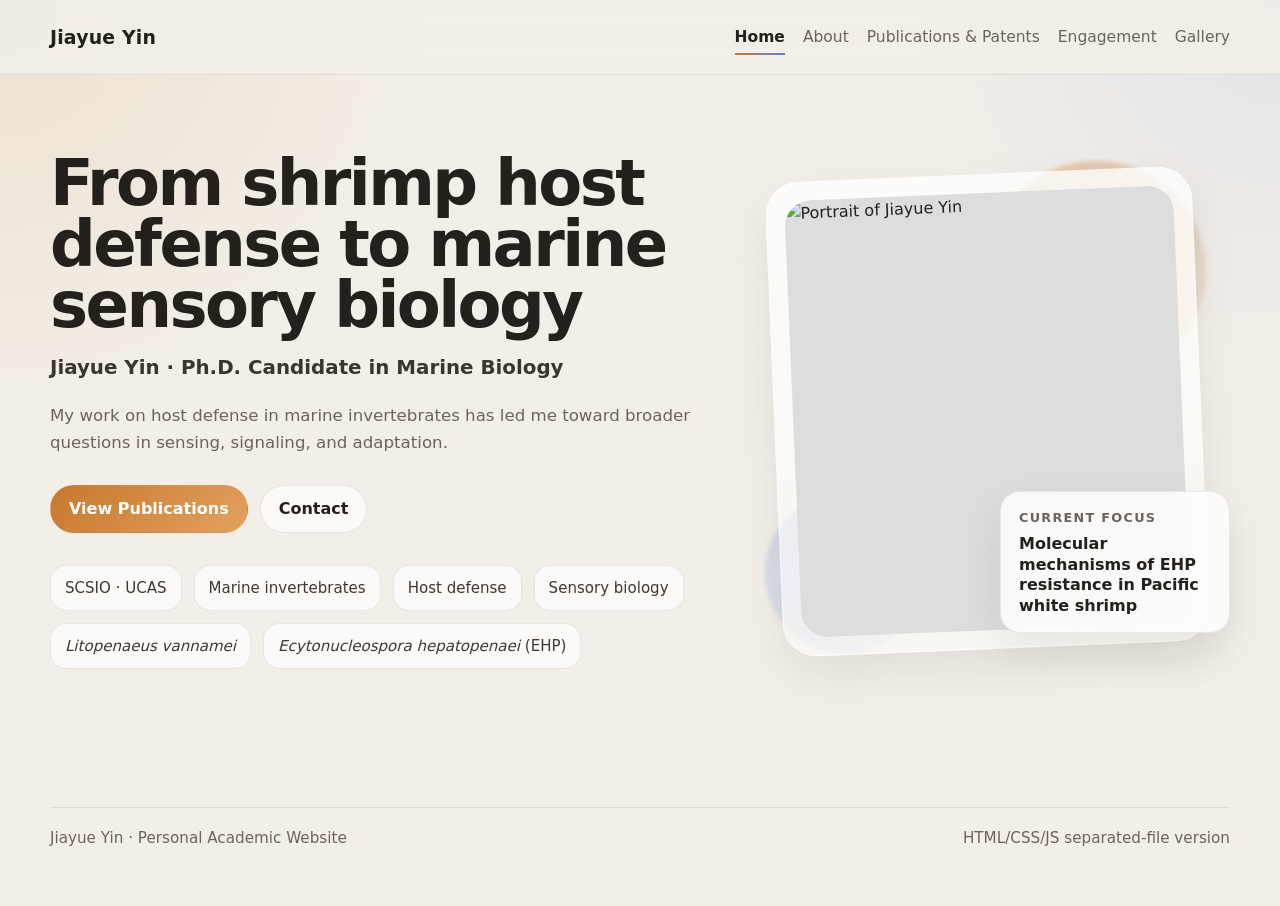
==== index.html @ 040321d9 "Add files via upload" ====
<!DOCTYPE html>
<html lang="en">
<head>
  <meta charset="UTF-8" />
  <meta name="viewport" content="width=device-width, initial-scale=1.0" />
  <title>Jiayue Yin | Academic Portfolio</title>
  <meta name="description" content="Jiayue Yin website." />
  <link rel="stylesheet" href="style.css" />
</head>
<body>
  <nav class="nav">
    <div class="container nav-inner">
      <a class="brand active-brand" href="index.html">Jiayue Yin</a>
      <div class="nav-links">
        <a href="index.html" class="active">Home</a>
        <a href="about.html">About</a>
        <a href="publications.html">Publications &amp; Patents</a>
        <a href="engagement.html">Engagement</a>
        <a href="gallery.html">Gallery</a>
      </div>
    </div>
  </nav>

  <main id="top">
    <section class="hero">
      <div class="container hero-grid">
        <div class="hero-copy reveal">
          
          
          <h1>From shrimp host defense to marine sensory biology</h1>
          <p class="hero-sub">Jiayue Yin · Ph.D. Candidate in Marine Biology</p>
          <p class="lead">
            My work on host defense in marine invertebrates has led me toward broader questions in sensing, signaling, and adaptation.
          </p>

          <div class="hero-actions">
            <a class="btn btn-primary" href="publications.html">View Publications</a>
            <a class="btn btn-secondary" href="mailto:yinjiayue22@mails.ucas.ac.cn">Contact</a>
          </div>

          <div class="hero-meta">
            <div class="hero-chip">SCSIO · UCAS</div>
            <div class="hero-chip">Marine invertebrates</div>
            <div class="hero-chip">Host defense</div>
            <div class="hero-chip">Sensory biology</div>
            <div class="hero-chip"><em>Litopenaeus vannamei</em></div>
            <div class="hero-chip"><em>Ecytonucleospora hepatopenaei </em>(EHP)</div>
          </div>
        </div>

        <div class="hero-visual reveal">
          <div class="orb a"></div>
          <div class="orb b"></div>
          <div class="portrait-frame">
            <div class="portrait-inner">
              <img src="images/01-portrait-of-jiayue-yin.jpg" alt="Portrait of Jiayue Yin" />
            </div>
          </div>

          <div class="floating-card bottom">
            <div class="label">Current Focus</div>
            <strong>Molecular mechanisms of EHP resistance in Pacific white shrimp</strong>
          </div>
        </div>
      </div>
    </section>

  </main>

  <footer>
    <div class="container footer-box">
      <div>Jiayue Yin · Personal Academic Website</div>
      <div>HTML/CSS/JS separated-file version</div>
    </div>
  </footer>
  <script src="script.js"></script>
</body>
</html>
---- style.css ----
:root {
      --bg: #f3efe8;
      --bg-2: #ede7de;
      --paper: #fffdf9;
      --text: #24211d;
      --muted: #6c635a;
      --line: rgba(36, 33, 29, 0.09);
      --accent: #c7782e;
      --accent-2: #e3a15f;
      --blue: #5e7fdb;
      --blue-2: #7f98e7;
      --shadow: 0 18px 45px rgba(24, 20, 12, 0.08);
      --radius: 22px;
      --maxw: 1180px;
    }

    * { box-sizing: border-box; }
    html { scroll-behavior: smooth; }
    body {
      margin: 0;
      font-family: Inter, ui-sans-serif, system-ui, -apple-system, BlinkMacSystemFont, "Segoe UI", sans-serif;
      background:
        radial-gradient(circle at top left, rgba(199,120,46,0.12), transparent 28%),
        radial-gradient(circle at top right, rgba(94,127,219,0.10), transparent 24%),
        var(--bg);
      color: var(--text);
      line-height: 1.6;
    }

    img { max-width: 100%; display: block; }
    a { color: inherit; text-decoration: none; }

    .container {
      width: min(calc(100% - 40px), var(--maxw));
      margin: 0 auto;
    }

    .nav {
      position: sticky;
      top: 0;
      z-index: 40;
      backdrop-filter: blur(12px);
      background: rgba(243, 239, 232, 0.82);
      border-bottom: 1px solid var(--line);
    }

    .nav-inner {
      display: flex;
      align-items: center;
      justify-content: space-between;
      min-height: 74px;
      gap: 24px;
    }

    .brand {
      font-size: 1.18rem;
      font-weight: 700;
      letter-spacing: 0.01em;
    }

    .nav-links {
      display: flex;
      flex-wrap: wrap;
      gap: 18px;
      color: var(--muted);
      font-size: 0.97rem;
    }

    .nav-links a {
      position: relative;
      padding: 4px 0;
    }

    .nav-links a::after {
      content: "";
      position: absolute;
      left: 0;
      right: 0;
      bottom: -2px;
      height: 2px;
      background: linear-gradient(90deg, var(--accent), var(--blue));
      transform: scaleX(0);
      transform-origin: left;
      transition: transform 0.28s ease;
    }

    .nav-links a:hover::after { transform: scaleX(1); }

    section {
      padding: 82px 0;
      position: relative;
    }

    .section-head {
      display: flex;
      align-items: end;
      justify-content: space-between;
      gap: 18px;
      margin-bottom: 28px;
    }

    .eyebrow {
      display: inline-flex;
      align-items: center;
      gap: 10px;
      font-size: 0.86rem;
      letter-spacing: 0.12em;
      text-transform: uppercase;
      color: var(--accent);
      font-weight: 700;
    }

    .eyebrow::before {
      content: "";
      width: 32px;
      height: 1.5px;
      background: currentColor;
      display: inline-block;
    }

    h1, h2, h3, p {
      margin: 0;
    }

    h1 {
      font-size: clamp(2.5rem, 5vw, 4.5rem);
      line-height: 0.95;
      letter-spacing: -0.04em;
      margin-bottom: 16px;
    }

    h2 {
      font-size: clamp(1.75rem, 3vw, 2.65rem);
      line-height: 1.02;
      letter-spacing: -0.03em;
    }

    h3 {
      font-size: 1.1rem;
      line-height: 1.2;
    }

    .lead {
      font-size: clamp(1rem, 1.3vw, 1.12rem);
      color: var(--muted);
      max-width: 64ch;
    }

    .hero {
      padding-top: 56px;
      overflow: clip;
    }

    .hero-grid {
      display: grid;
      grid-template-columns: 1.15fr 0.85fr;
      gap: 38px;
      align-items: center;
    }

    .hero-copy {
      position: relative;
      z-index: 1;
    }

    .hero-kicker {
      display: inline-flex;
      align-items: center;
      gap: 10px;
      padding: 8px 14px;
      margin-bottom: 16px;
      border: 1px solid rgba(199,120,46,0.18);
      border-radius: 999px;
      background: rgba(255,255,255,0.55);
      color: var(--accent);
      font-size: 0.92rem;
      font-weight: 600;
    }

    .hero-sub {
      font-size: clamp(1.1rem, 1.55vw, 1.25rem);
      margin-bottom: 20px;
      color: #3b352f;
      font-weight: 600;
    }

    .hero-actions {
      display: flex;
      flex-wrap: wrap;
      gap: 12px;
      margin-top: 28px;
    }

    .btn {
      display: inline-flex;
      align-items: center;
      justify-content: center;
      gap: 10px;
      min-height: 48px;
      padding: 0 18px;
      border-radius: 999px;
      border: 1px solid transparent;
      font-weight: 700;
      transition: transform 0.22s ease, box-shadow 0.22s ease, border-color 0.22s ease;
      cursor: pointer;
    }

    .btn:hover {
      transform: translateY(-2px);
      box-shadow: 0 16px 30px rgba(24,20,12,0.09);
    }

    .btn-primary {
      background: linear-gradient(135deg, var(--accent), var(--accent-2));
      color: white;
    }

    .btn-secondary {
      background: rgba(255,255,255,0.66);
      border-color: var(--line);
      color: var(--text);
    }

    .hero-meta {
      display: flex;
      flex-wrap: wrap;
      gap: 12px;
      margin-top: 32px;
    }

    .hero-chip {
      padding: 10px 14px;
      border-radius: 16px;
      background: rgba(255,255,255,0.68);
      border: 1px solid var(--line);
      font-size: 0.94rem;
      color: #3f3933;
    }

    .hero-visual {
      position: relative;
      min-height: 560px;
      display: grid;
      place-items: center;
    }

    .orb {
      position: absolute;
      border-radius: 999px;
      filter: blur(2px);
      opacity: 0.95;
    }

    .orb.a {
      width: 220px;
      height: 220px;
      background: linear-gradient(135deg, rgba(199,120,46,0.38), rgba(227,161,95,0.16));
      top: 30px;
      right: 24px;
    }

    .orb.b {
      width: 160px;
      height: 160px;
      background: linear-gradient(135deg, rgba(94,127,219,0.24), rgba(127,152,231,0.08));
      left: 20px;
      bottom: 38px;
    }

    .portrait-frame {
      width: min(430px, 88%);
      aspect-ratio: 0.9;
      padding: 18px;
      border-radius: 34px;
      background: linear-gradient(180deg, rgba(255,255,255,0.78), rgba(255,255,255,0.48));
      border: 1px solid rgba(255,255,255,0.65);
      box-shadow: var(--shadow);
      transform: rotate(-2.4deg);
    }

    .portrait-inner {
      width: 100%;
      height: 100%;
      border-radius: 26px;
      overflow: hidden;
      background: #ddd;
      position: relative;
    }

    .portrait-inner img {
      width: 100%;
      height: 100%;
      object-fit: cover;
    }

    .floating-card {
      position: absolute;
      max-width: 230px;
      padding: 16px 18px;
      border-radius: 20px;
      background: rgba(255,255,255,0.82);
      border: 1px solid var(--line);
      box-shadow: var(--shadow);
      backdrop-filter: blur(10px);
    }

    .floating-card.top {
      left: 6px;
      top: 70px;
    }

    .floating-card.bottom {
      right: 0;
      bottom: 58px;
    }

    .floating-card .label {
      font-size: 0.8rem;
      letter-spacing: 0.1em;
      text-transform: uppercase;
      color: var(--muted);
      margin-bottom: 6px;
      font-weight: 700;
    }

    .floating-card strong {
      display: block;
      font-size: 1rem;
      line-height: 1.28;
    }

    .card {
      background: rgba(255,255,255,0.72);
      border: 1px solid var(--line);
      border-radius: var(--radius);
      box-shadow: var(--shadow);
    }

    .about-grid {
      display: grid;
      grid-template-columns: 0.95fr 1.05fr;
      gap: 24px;
      align-items: stretch;
    }

    .image-card {
      overflow: hidden;
      min-height: 340px;
    }

    .image-card img {
      width: 100%;
      height: 100%;
      object-fit: cover;
    }

    .info-card {
      padding: 28px;
      display: grid;
      gap: 18px;
    }

    .info-list {
      display: grid;
      gap: 14px;
    }

    .info-item {
      padding-bottom: 14px;
      border-bottom: 1px solid var(--line);
    }

    .info-item:last-child {
      border-bottom: 0;
      padding-bottom: 0;
    }

    .info-item span {
      display: inline-block;
      min-width: 140px;
      color: var(--muted);
      font-weight: 600;
    }

    .split-grid {
      display: grid;
      grid-template-columns: 1.05fr 0.95fr;
      gap: 26px;
    }

    .journey-story {
      padding: 30px;
      position: relative;
      overflow: hidden;
    }

    .journey-story::after {
      content: "";
      position: absolute;
      inset: auto -50px -60px auto;
      width: 220px;
      height: 220px;
      border-radius: 999px;
      background: radial-gradient(circle, rgba(199,120,46,0.12), transparent 72%);
    }

    .journey-story p + p {
      margin-top: 14px;
    }

    .journey-visual {
      position: relative;
      padding: 28px;
      overflow: hidden;
      min-height: 540px;
    }

    .journey-map {
      position: absolute;
      inset: 40px 30px 30px 30px;
      display: flex;
      align-items: center;
      justify-content: center;
      opacity: 0.16;
      pointer-events: none;
    }

    .journey-map img {
      width: 92%;
      max-width: 460px;
      filter: grayscale(1);
    }

    .milestone {
      position: relative;
      z-index: 1;
      display: grid;
      grid-template-columns: 92px 1fr;
      gap: 16px;
      align-items: center;
      padding: 14px;
      border-radius: 20px;
      background: rgba(255,255,255,0.84);
      border: 1px solid var(--line);
      box-shadow: 0 10px 24px rgba(24,20,12,0.05);
    }

    .milestone + .milestone {
      margin-top: 16px;
    }

    .milestone img {
      width: 92px;
      height: 92px;
      object-fit: cover;
      border-radius: 18px;
    }

    .milestone .year {
      display: inline-block;
      margin-bottom: 6px;
      color: var(--accent);
      font-size: 0.82rem;
      letter-spacing: 0.1em;
      text-transform: uppercase;
      font-weight: 800;
    }

    .milestone small {
      color: var(--muted);
      display: block;
      margin-top: 6px;
    }

    .road-ahead {
      position: absolute;
      right: 32px;
      bottom: 24px;
      z-index: 1;
      display: inline-flex;
      align-items: center;
      gap: 10px;
      padding: 12px 16px;
      border-radius: 999px;
      background: rgba(36,33,29,0.92);
      color: white;
      box-shadow: var(--shadow);
      font-weight: 700;
    }

    .filters {
      display: flex;
      flex-wrap: wrap;
      gap: 10px;
    }

    .filter-btn {
      border: 1px solid var(--line);
      background: rgba(255,255,255,0.72);
      color: var(--text);
      padding: 10px 14px;
      border-radius: 999px;
      font-weight: 700;
      cursor: pointer;
      transition: all 0.22s ease;
    }

    .filter-btn.active,
    .filter-btn:hover {
      background: linear-gradient(135deg, var(--accent), var(--accent-2));
      color: white;
      border-color: transparent;
    }

    .pub-grid {
      display: grid;
      grid-template-columns: repeat(2, minmax(0, 1fr));
      gap: 22px;
      margin-top: 24px;
    }

    .pub-card {
      display: grid;
      grid-template-columns: 150px 1fr;
      gap: 18px;
      padding: 18px;
      align-items: start;
      transition: transform 0.22s ease, box-shadow 0.22s ease;
    }

    .pub-card:hover {
      transform: translateY(-3px);
      box-shadow: 0 20px 42px rgba(24,20,12,0.11);
    }

    .pub-cover {
      border-radius: 18px;
      overflow: hidden;
      aspect-ratio: 0.72;
      background: linear-gradient(135deg, rgba(94,127,219,0.12), rgba(199,120,46,0.14));
      border: 1px solid var(--line);
    }

    .pub-cover img {
      width: 100%;
      height: 100%;
      object-fit: cover;
    }

    .pub-meta {
      display: flex;
      flex-wrap: wrap;
      gap: 8px;
      margin-bottom: 10px;
    }

    .tag {
      display: inline-flex;
      align-items: center;
      min-height: 28px;
      padding: 0 10px;
      border-radius: 999px;
      font-size: 0.78rem;
      font-weight: 800;
      letter-spacing: 0.05em;
      text-transform: uppercase;
      background: rgba(94,127,219,0.10);
      color: var(--blue);
    }

    .tag.alt {
      background: rgba(199,120,46,0.12);
      color: var(--accent);
    }

    .tag.muted {
      background: rgba(36,33,29,0.06);
      color: var(--muted);
    }

    .pub-title {
      font-size: 1.03rem;
      line-height: 1.35;
      font-weight: 800;
      margin-bottom: 10px;
    }

    .pub-journal {
      color: var(--muted);
      font-size: 0.95rem;
      margin-bottom: 10px;
    }

    .pub-summary {
      color: #474039;
      font-size: 0.96rem;
    }

    .engagement-grid {
      display: grid;
      grid-template-columns: 1.02fr 0.98fr;
      gap: 24px;
    }

    .timeline-card {
      padding: 26px;
    }

    .timeline {
      display: grid;
      gap: 18px;
      margin-top: 12px;
    }

    .timeline-item {
      display: grid;
      grid-template-columns: 110px 1fr;
      gap: 16px;
      align-items: start;
      padding: 16px 0;
      border-top: 1px solid var(--line);
    }

    .timeline-item:first-child {
      border-top: 0;
      padding-top: 6px;
    }

    .timeline-item time {
      color: var(--accent);
      font-weight: 800;
      font-size: 0.95rem;
    }

    .timeline-item strong {
      display: block;
      margin-bottom: 6px;
    }

    .talk-card {
      padding: 18px;
      display: grid;
      gap: 16px;
    }

    .talk-shot {
      border-radius: 18px;
      overflow: hidden;
      border: 1px solid var(--line);
      background: #ddd;
    }

    .talk-shot img {
      width: 100%;
      height: 200px;
      object-fit: cover;
    }

    .volunteer {
      display: grid;
      grid-template-columns: 1fr 1fr;
      gap: 24px;
      align-items: stretch;
      margin-top: 24px;
    }

    .collage {
      padding: 18px;
      display: grid;
      grid-template-columns: repeat(2, 1fr);
      gap: 12px;
    }

    .collage img {
      width: 100%;
      height: 170px;
      object-fit: cover;
      border-radius: 16px;
    }

    .vol-copy {
      padding: 30px;
      display: grid;
      place-items: center;
      text-align: left;
    }

    .gallery-shell {
      padding: 24px;
      overflow: hidden;
    }

    .carousel {
      position: relative;
      min-height: 400px;
    }

    .slides {
      display: flex;
      transition: transform 0.42s ease;
      will-change: transform;
    }

    .slide {
      min-width: 100%;
      display: grid;
      grid-template-columns: 1.05fr 0.95fr;
      gap: 24px;
      align-items: center;
    }

    .slide-frame {
      border-radius: 24px;
      overflow: hidden;
      border: 1px solid var(--line);
      background: #ddd;
      box-shadow: var(--shadow);
    }

    .slide-frame img {
      width: 100%;
      height: 360px;
      object-fit: cover;
    }

    .slide-copy {
      padding-right: 10px;
    }

    .slide-copy p {
      color: var(--muted);
      margin-top: 10px;
    }

    .carousel-controls {
      display: flex;
      justify-content: space-between;
      align-items: center;
      gap: 14px;
      margin-top: 18px;
    }

    .dots {
      display: flex;
      gap: 10px;
      align-items: center;
    }

    .dot {
      width: 10px;
      height: 10px;
      border-radius: 999px;
      background: rgba(36,33,29,0.18);
      cursor: pointer;
      transition: transform 0.2s ease, background 0.2s ease;
    }

    .dot.active {
      background: linear-gradient(135deg, var(--accent), var(--blue));
      transform: scale(1.25);
    }

    .arrow-group {
      display: flex;
      gap: 10px;
    }

    .arrow {
      width: 46px;
      height: 46px;
      border: 1px solid var(--line);
      background: rgba(255,255,255,0.78);
      border-radius: 999px;
      display: grid;
      place-items: center;
      font-size: 1.15rem;
      cursor: pointer;
      transition: transform 0.2s ease, background 0.2s ease;
    }

    .arrow:hover {
      transform: translateY(-2px);
      background: white;
    }

    footer {
      padding: 34px 0 56px;
      color: var(--muted);
    }

    .footer-box {
      padding-top: 18px;
      border-top: 1px solid var(--line);
      display: flex;
      flex-wrap: wrap;
      justify-content: space-between;
      gap: 12px;
      font-size: 0.95rem;
    }

    .reveal {
      opacity: 0;
      transform: translateY(22px);
      transition: opacity 0.6s ease, transform 0.6s ease;
    }

    .reveal.in-view {
      opacity: 1;
      transform: translateY(0);
    }

    @media (max-width: 980px) {
      .hero-grid,
      .about-grid,
      .split-grid,
      .engagement-grid,
      .volunteer,
      .slide {
        grid-template-columns: 1fr;
      }

      .hero-visual {
        min-height: 420px;
      }

      .journey-visual {
        min-height: 420px;
      }

      .pub-grid {
        grid-template-columns: 1fr;
      }

      .slide-frame img {
        height: 280px;
      }
    }

    @media (max-width: 720px) {
      .container {
        width: min(calc(100% - 24px), var(--maxw));
      }

      section {
        padding: 62px 0;
      }

      .nav-inner {
        min-height: 66px;
      }

      .nav-links {
        gap: 12px;
        font-size: 0.9rem;
      }

      .pub-card {
        grid-template-columns: 1fr;
      }

      .pub-cover {
        aspect-ratio: 1.25;
      }

      .timeline-item {
        grid-template-columns: 1fr;
        gap: 6px;
      }

      .collage img {
        height: 128px;
      }

      .floating-card {
        position: static;
        max-width: none;
        margin-top: 12px;
      }

      .hero-visual {
        display: block;
        min-height: auto;
      }

      .portrait-frame {
        margin: 0 auto;
        transform: none;
      }

      .road-ahead {
        position: static;
        margin-top: 16px;
        display: inline-flex;
      }
    }


    /* Staggered two-pane gallery update */
    .gallery-stagger-section {
      padding-bottom: 104px;
    }

    .gallery-stagger-section .container {
      width: min(calc(100% - 40px), 1360px);
    }

    .gallery-stagger {
      display: grid;
      gap: clamp(42px, 6vw, 76px);
      margin-top: 8px;
    }

    .gallery-stagger-row {
      min-height: auto;
      display: grid;
      grid-template-columns: minmax(520px, 1.35fr) 88px minmax(260px, 0.65fr);
      gap: clamp(20px, 2.4vw, 34px);
      align-items: center;
    }

    .gallery-row-research {
      grid-template-columns: minmax(260px, 0.65fr) 88px minmax(520px, 1.35fr);
    }

    .gallery-stagger-viewport {
      position: relative;
      overflow: hidden;
      padding: 0;
      border-radius: 0;
      border: 1.5px solid rgba(18, 32, 74, 0.86);
      background: rgba(255, 255, 255, 0.52);
      box-shadow: none;
      aspect-ratio: 2.05 / 1;
      min-height: 340px;
    }

    .gallery-stagger-viewport .slides {
      height: 100%;
    }

    .gallery-stagger .slide {
      position: relative;
      min-width: 100%;
      height: 100%;
      display: block;
    }

    .gallery-stagger .slide img {
      display: block;
      width: 100%;
      height: 100%;
      object-fit: cover;
    }

    .gallery-stagger-count {
      position: absolute;
      left: 18px;
      bottom: 16px;
      display: inline-flex;
      align-items: center;
      padding: 7px 12px;
      border: 1px solid rgba(18, 32, 74, 0.12);
      border-radius: 999px;
      background: rgba(255, 255, 255, 0.82);
      color: var(--text);
      font-size: 0.78rem;
      font-weight: 800;
      letter-spacing: 0.08em;
      backdrop-filter: blur(10px);
    }

    .gallery-stagger-dots {
      position: absolute;
      right: 18px;
      bottom: 18px;
      display: flex;
      max-width: 48%;
      flex-wrap: wrap;
      justify-content: flex-end;
      gap: 8px;
      padding: 8px 10px;
      border-radius: 999px;
      background: rgba(255, 255, 255, 0.70);
      backdrop-filter: blur(10px);
    }

    .gallery-stagger-dots .dot,
    .gallery-stagger .dot {
      width: 7px;
      height: 7px;
      border: 0;
      padding: 0;
      background: rgba(18, 32, 74, 0.22);
    }

    .gallery-stagger-dots .dot.active,
    .gallery-stagger .dot.active {
      background: var(--accent);
      transform: scale(1.35);
    }

    .gallery-triangle {
      width: 88px;
      height: 88px;
      border: 0;
      background: transparent;
      color: rgba(18, 32, 74, 0.96);
      cursor: pointer;
      display: grid;
      place-items: center;
      padding: 0;
      transition: transform 0.2s ease, color 0.2s ease;
    }

    .gallery-triangle svg {
      width: 76px;
      height: 76px;
      display: block;
    }

    .gallery-triangle:hover {
      color: var(--accent);
      transform: scale(1.05);
    }

    .gallery-triangle:focus-visible {
      outline: 3px solid rgba(199, 120, 46, 0.28);
      outline-offset: 6px;
      border-radius: 16px;
    }

    .gallery-stagger-title {
      align-self: center;
      max-width: 540px;
    }

    .gallery-stagger-title-right {
      justify-self: end;
      text-align: right;
    }

    .gallery-stagger-title h3 {
      margin: 8px 0 0;
      font-size: clamp(1.7rem, 3vw, 2.45rem);
      font-weight: 500;
      letter-spacing: -0.045em;
      line-height: 1.08;
    }

    .gallery-stagger-title p {
      margin: 0;
      color: var(--muted);
      font-size: 1rem;
      line-height: 1.7;
    }

    @media (max-width: 1180px) {
      .gallery-stagger-viewport {
        min-height: 300px;
      }
    }

    @media (max-width: 980px) {
      .gallery-stagger-row,
      .gallery-row-research {
        grid-template-columns: 1fr;
        gap: 18px;
      }

      .gallery-row-research .gallery-stagger-title {
        order: 1;
        justify-self: start;
        text-align: left;
      }

      .gallery-row-research .gallery-triangle {
        order: 2;
      }

      .gallery-row-research .gallery-stagger-viewport {
        order: 3;
      }

      .gallery-triangle {
        width: 62px;
        height: 62px;
        justify-self: center;
        transform: rotate(90deg);
      }

      .gallery-triangle:hover {
        transform: rotate(90deg) scale(1.05);
      }

      .gallery-triangle svg {
        width: 56px;
        height: 56px;
      }

      .gallery-stagger-viewport {
        aspect-ratio: 1.65 / 1;
        min-height: 0;
      }
    }

    @media (max-width: 560px) {
      .gallery-stagger-section {
        padding-bottom: 72px;
      }

      .gallery-stagger {
        gap: 40px;
      }

      .gallery-stagger-viewport {
        aspect-ratio: 1.18 / 1;
        min-height: 0;
      }

      .gallery-stagger-title h3 {
        font-size: 1.62rem;
      }

      .gallery-stagger-dots {
        right: 12px;
        bottom: 12px;
        max-width: 56%;
        gap: 6px;
        padding: 7px 8px;
      }

      .gallery-stagger-count {
        left: 12px;
        bottom: 12px;
        font-size: 0.7rem;
      }
    }



/* ===== Multi-page revision requested by user ===== */
.nav-links a.active {
  color: var(--text);
  font-weight: 700;
}

.nav-links a.active::after {
  transform: scaleX(1);
}

.active-brand {
  color: var(--text);
}

.page-hero {
  padding-top: 72px;
  padding-bottom: 64px;
}

.about-intro-grid {
  display: grid;
  grid-template-columns: minmax(0, 1.08fr) minmax(320px, 0.72fr);
  gap: 28px;
  align-items: center;
}

.about-me-hero h1 {
  margin-top: 14px;
  max-width: 780px;
}

.about-profile-card {
  padding: 28px;
  font-size: 1.04rem;
  color: #3f3933;
}

#scientific-home .section-head {
  align-items: flex-start;
  margin-bottom: 24px;
}

#scientific-home .about-grid {
  grid-template-columns: minmax(620px, 1.45fr) minmax(360px, 0.75fr);
  gap: 24px;
  align-items: stretch;
}

#scientific-home .image-card {
  min-height: 430px;
  background: rgba(255, 255, 255, 0.56);
}

#scientific-home .image-card img {
  width: 100%;
  height: 100%;
  object-fit: contain;
  background: rgba(255, 255, 255, 0.48);
}

#scientific-home .info-card {
  padding: 24px 26px;
}

#scientific-home .info-list {
  gap: 12px;
}

#scientific-home .info-item {
  display: grid;
  grid-template-columns: 126px minmax(0, 1fr);
  gap: 16px;
  align-items: start;
  padding-bottom: 12px;
  font-size: 0.96rem;
  line-height: 1.45;
}

#scientific-home .info-item span {
  display: block;
  min-width: 0;
  white-space: nowrap;
  color: var(--muted);
}

.gallery-stagger-title h3 {
  white-space: nowrap;
}

.gallery-stagger-count {
  display: none !important;
}

.gallery-stagger .slide img {
  object-fit: contain;
  background: rgba(255, 255, 255, 0.94);
}

@media (max-width: 1100px) {
  #scientific-home .about-grid,
  .about-intro-grid {
    grid-template-columns: 1fr;
  }

  #scientific-home .image-card {
    min-height: 360px;
  }
}

@media (max-width: 720px) {
  .page-hero {
    padding-top: 58px;
    padding-bottom: 54px;
  }

  #scientific-home .info-item {
    grid-template-columns: 1fr;
    gap: 4px;
  }

  .gallery-stagger-title h3 {
    white-space: normal;
  }
}

/* ===== About page: opening statement + personal profile revision ===== */
.about-opening {
  padding-top: 82px;
  padding-bottom: 42px;
}

.about-opening-card {
  position: relative;
  max-width: 980px;
  padding: clamp(28px, 4vw, 54px);
  border-radius: 34px;
  background:
    linear-gradient(135deg, rgba(255, 253, 249, 0.86), rgba(255, 255, 255, 0.54)),
    radial-gradient(circle at 12% 18%, rgba(199, 120, 46, 0.14), transparent 36%),
    radial-gradient(circle at 92% 12%, rgba(94, 127, 219, 0.12), transparent 34%);
  border: 1px solid rgba(255, 255, 255, 0.72);
  box-shadow: var(--shadow);
  overflow: hidden;
}

.about-opening-card::after {
  content: "";
  position: absolute;
  width: 180px;
  height: 180px;
  right: -70px;
  bottom: -80px;
  border-radius: 50%;
  background: radial-gradient(circle, rgba(199, 120, 46, 0.16), transparent 68%);
  pointer-events: none;
}

.about-opening-card h1 {
  max-width: 850px;
  margin-top: 14px;
  margin-bottom: 18px;
}

.about-opening-card .lead {
  max-width: 780px;
  font-size: clamp(1.08rem, 1.55vw, 1.28rem);
}

.about-me-section {
  padding-top: 38px;
  padding-bottom: 82px;
}

.about-me-profile-grid {
  display: grid;
  grid-template-columns: minmax(0, 0.95fr) minmax(380px, 0.82fr);
  gap: clamp(24px, 4vw, 52px);
  align-items: center;
}

.about-personal-card {
  position: relative;
  padding: clamp(28px, 4vw, 46px);
  overflow: hidden;
}

.about-personal-card::before {
  content: "";
  position: absolute;
  left: 0;
  top: 0;
  width: 5px;
  height: 100%;
  background: linear-gradient(180deg, var(--accent), var(--blue));
  opacity: 0.78;
}

.about-personal-card h2 {
  margin-top: 12px;
  margin-bottom: 24px;
}

.personal-name {
  font-size: clamp(1.55rem, 2.4vw, 2.15rem);
  font-weight: 800;
  letter-spacing: -0.03em;
  line-height: 1.1;
  margin-bottom: 6px;
}

.personal-role {
  color: #3f3933;
  font-size: clamp(1rem, 1.3vw, 1.12rem);
  font-weight: 650;
  margin-bottom: 28px;
}

.personal-details {
  display: grid;
  gap: 18px;
}

.personal-detail-block {
  display: grid;
  grid-template-columns: 170px minmax(0, 1fr);
  gap: 18px;
  padding-top: 18px;
  border-top: 1px solid var(--line);
  align-items: start;
}

.personal-detail-block span {
  color: var(--muted);
  font-size: 0.86rem;
  font-weight: 800;
  letter-spacing: 0.08em;
  text-transform: uppercase;
  white-space: nowrap;
}

.personal-detail-block p {
  color: #342f2a;
  font-size: 1.01rem;
  line-height: 1.62;
}

.personal-detail-block a {
  color: var(--accent);
  font-weight: 700;
}

.about-portrait-panel {
  position: relative;
  min-height: 520px;
  display: grid;
  place-items: center;
}

.about-portrait-panel::before {
  content: "";
  position: absolute;
  inset: 8% 2% 6% 8%;
  border-radius: 42px;
  background: linear-gradient(135deg, rgba(199,120,46,0.15), rgba(94,127,219,0.12));
  transform: rotate(3deg);
}

.about-portrait-frame {
  position: relative;
  width: min(440px, 92%);
  aspect-ratio: 0.82 / 1;
  padding: 16px;
  border-radius: 34px;
  background: rgba(255, 255, 255, 0.72);
  border: 1px solid rgba(255, 255, 255, 0.75);
  box-shadow: 0 24px 64px rgba(24, 20, 12, 0.12);
  transform: rotate(-1.6deg);
}

.about-portrait-frame img {
  width: 100%;
  height: 100%;
  object-fit: cover;
  border-radius: 24px;
}

@media (max-width: 980px) {
  .about-me-profile-grid {
    grid-template-columns: 1fr;
  }

  .about-portrait-panel {
    min-height: 460px;
  }
}

@media (max-width: 680px) {
  .about-opening {
    padding-top: 58px;
  }

  .about-opening-card {
    padding: 26px;
    border-radius: 26px;
  }

  .personal-detail-block {
    grid-template-columns: 1fr;
    gap: 6px;
  }

  .about-portrait-panel {
    min-height: 390px;
  }

  .about-portrait-frame {
    width: min(340px, 94%);
  }
}

/* ===== About page optimization from user feedback: cleaner opening, warmer profile, calmer journey ===== */
.about-opening.page-hero {
  padding-top: clamp(72px, 8vw, 116px);
  padding-bottom: clamp(34px, 5vw, 64px);
}

.about-opening-statement {
  position: relative;
  max-width: 1160px;
  padding: 8px 0 10px;
}

.about-opening-statement::before {
  content: "";
  display: block;
  width: 78px;
  height: 2px;
  margin-bottom: 24px;
  background: linear-gradient(90deg, var(--accent), rgba(94, 127, 219, 0.42));
}

.about-opening-statement h1 {
  max-width: none;
  margin: 0 0 22px;
  font-size: clamp(2.45rem, 4.05vw, 3.35rem);
  line-height: 1.02;
  letter-spacing: -0.066em;
  white-space: nowrap;
}

.about-opening-statement .lead {
  max-width: 920px;
  margin: 0;
  color: #4d463f;
  font-size: clamp(1.12rem, 1.45vw, 1.28rem);
  line-height: 1.72;
  font-style: italic;
}

.about-me-section {
  padding-top: clamp(28px, 4vw, 54px);
  padding-bottom: clamp(78px, 8vw, 112px);
}

.about-me-profile-grid {
  grid-template-columns: minmax(560px, 1.08fr) minmax(390px, 0.82fr);
  gap: clamp(34px, 5vw, 72px);
}

.about-personal-card {
  min-height: 470px;
  padding: clamp(34px, 4.6vw, 56px);
  border-radius: 26px;
}

.about-personal-card h2 {
  margin-top: 12px;
  margin-bottom: 26px;
  font-size: clamp(2.15rem, 3.3vw, 3.05rem);
}

.personal-name {
  font-size: clamp(1.75rem, 2.6vw, 2.35rem);
}

.personal-role {
  margin-bottom: 30px;
  font-size: clamp(1.05rem, 1.35vw, 1.18rem);
  letter-spacing: 0.01em;
}

.personal-details {
  gap: 18px;
}

.personal-detail-block {
  grid-template-columns: 150px minmax(0, 1fr);
  gap: 18px;
  padding-top: 18px;
}

.personal-detail-block span {
  font-size: 0.9rem;
  letter-spacing: 0.085em;
}

.personal-detail-block p {
  font-size: clamp(1.04rem, 1.2vw, 1.12rem);
  line-height: 1.5;
}

.personal-detail-block a {
  letter-spacing: 0.01em;
}

.no-break {
  white-space: nowrap;
}

#scientific-home .section-head {
  display: block;
  margin-bottom: 30px;
}

#scientific-home .section-head h2 {
  max-width: 900px;
}

#scientific-home .about-grid {
  grid-template-columns: minmax(0, 1.55fr) minmax(390px, 0.78fr);
  gap: clamp(28px, 3.6vw, 48px);
  align-items: center;
}

#scientific-home .image-card {
  min-height: 420px;
  border-radius: 26px;
}

#scientific-home .image-card img {
  object-fit: cover;
}

#scientific-home .info-card {
  align-self: center;
  padding: clamp(26px, 3.2vw, 40px);
  border-radius: 28px;
  background: rgba(255, 255, 255, 0.78);
}

#scientific-home .info-list {
  gap: 0;
}

#scientific-home .info-item {
  grid-template-columns: 136px minmax(0, 1fr);
  gap: 18px;
  padding: 17px 0;
  font-size: clamp(0.98rem, 1.04vw, 1.05rem);
  line-height: 1.54;
}

#scientific-home .info-item:first-child {
  padding-top: 0;
}

#scientific-home .info-item span {
  font-size: 0.94rem;
  color: #5e564f;
}

#journey .section-head {
  display: block;
  margin-bottom: 30px;
}

#journey .section-head h2 {
  margin-top: 0;
}

#journey .split-grid {
  grid-template-columns: minmax(390px, 0.72fr) minmax(0, 1.28fr);
  gap: clamp(28px, 3.8vw, 52px);
  align-items: stretch;
}

#journey .journey-story {
  padding: clamp(30px, 4vw, 44px);
  font-size: clamp(1.02rem, 1.12vw, 1.12rem);
  line-height: 1.78;
}

#journey .journey-story p + p {
  margin-top: 18px;
}

#journey .journey-figure-card {
  min-height: auto;
  padding: 18px;
  display: grid;
  place-items: center;
  background: rgba(255, 255, 255, 0.68);
  overflow: hidden;
}

.journey-full-figure {
  width: 100%;
}

.journey-full-figure img {
  width: 100%;
  height: auto;
  max-height: 620px;
  object-fit: contain;
  border-radius: 18px;
}

@media (max-width: 1180px) {
  .about-opening-statement h1 {
    white-space: normal;
    max-width: 920px;
  }

  .about-me-profile-grid,
  #scientific-home .about-grid,
  #journey .split-grid {
    grid-template-columns: 1fr;
  }

  #scientific-home .image-card {
    min-height: 380px;
  }
}

@media (max-width: 720px) {
  .about-opening-statement h1 {
    font-size: clamp(2.25rem, 10vw, 3.4rem);
  }

  .personal-detail-block,
  #scientific-home .info-item {
    grid-template-columns: 1fr;
    gap: 6px;
  }

  .about-personal-card {
    min-height: auto;
  }

  #journey .journey-figure-card {
    padding: 10px;
  }
}

/* ===== About page refinement v2: centered opening, cleaner headings, wider cards, integrated journey ===== */
.about-opening.page-hero {
  padding-top: clamp(70px, 7vw, 104px);
  padding-bottom: clamp(36px, 4.8vw, 62px);
}

.about-opening-statement {
  max-width: none;
  text-align: center;
}

.about-opening-statement::before {
  margin-left: auto;
  margin-right: auto;
  margin-bottom: 22px;
}

.about-opening-statement h1 {
  margin-left: auto;
  margin-right: auto;
  margin-bottom: 20px;
  font-size: clamp(2.5rem, 4.15vw, 3.75rem);
  line-height: 1.03;
  letter-spacing: -0.064em;
  white-space: nowrap;
}

.about-opening-statement .lead {
  display: block;
  max-width: none;
  margin: 0 auto;
  text-align: center;
  white-space: nowrap;
  color: #4d463f;
  font-size: clamp(1.05rem, 1.22vw, 1.18rem);
  line-height: 1.6;
  font-style: italic;
}

.section-title-rule {
  width: min(100%, 520px);
  height: 2px;
  border-radius: 999px;
  background: linear-gradient(90deg, var(--accent), rgba(199, 120, 46, 0.18), rgba(94, 127, 219, 0.32));
}

.profile-title-rule {
  margin: 12px 0 26px;
  width: min(100%, 480px);
}

.scientific-title-rule {
  margin-top: 14px;
  width: min(100%, 690px);
}

.journey-title-rule {
  margin-top: 14px;
  width: min(100%, 360px);
}

.about-me-section {
  padding-top: clamp(26px, 3.8vw, 50px);
}

.about-me-profile-grid {
  grid-template-columns: minmax(660px, 1.14fr) minmax(360px, 0.74fr);
  gap: clamp(34px, 4.4vw, 60px);
  align-items: center;
}

.about-personal-card {
  min-height: 500px;
  padding: clamp(38px, 4.5vw, 58px);
  border-radius: 28px;
}

.about-personal-card h2 {
  margin-top: 0;
  margin-bottom: 0;
  font-size: clamp(2.3rem, 3.35vw, 3.1rem);
  line-height: 1;
}

.personal-name {
  font-size: clamp(1.85rem, 2.35vw, 2.35rem);
  letter-spacing: -0.035em;
}

.personal-role {
  margin-bottom: 30px;
  font-size: clamp(1.06rem, 1.2vw, 1.16rem);
  letter-spacing: 0.005em;
}

.personal-details {
  gap: 0;
}

.personal-detail-block {
  grid-template-columns: 190px minmax(0, 1fr);
  gap: 22px;
  padding: 18px 0;
  align-items: start;
}

.personal-detail-block:first-child {
  padding-top: 20px;
}

.personal-detail-block span {
  font-size: 0.84rem;
  letter-spacing: 0.11em;
  color: #5d554e;
}

.personal-detail-block p {
  font-size: clamp(1.03rem, 1.08vw, 1.1rem);
  line-height: 1.58;
  letter-spacing: 0.005em;
}

.personal-detail-block a {
  font-weight: 760;
}

.about-portrait-panel {
  min-height: 510px;
}

.about-portrait-frame {
  width: min(450px, 94%);
  aspect-ratio: 0.86 / 1;
}

#scientific-home .section-head {
  margin-bottom: 34px;
}

#scientific-home .section-head h2,
#journey .section-head h2 {
  max-width: none;
}

#scientific-home .about-grid {
  grid-template-columns: minmax(0, 1.22fr) minmax(470px, 0.88fr);
  gap: clamp(32px, 3.8vw, 52px);
  align-items: stretch;
}

#scientific-home .image-card {
  min-height: 430px;
  border-radius: 28px;
}

#scientific-home .image-card img {
  height: 100%;
  object-fit: cover;
}

#scientific-home .info-card {
  align-self: stretch;
  padding: clamp(28px, 3vw, 38px);
  display: flex;
  align-items: center;
  border-radius: 28px;
}

#scientific-home .info-list {
  width: 100%;
}

#scientific-home .info-item {
  grid-template-columns: 150px minmax(0, 1fr);
  gap: 22px;
  padding: 18px 0;
  font-size: clamp(0.96rem, 1vw, 1.03rem);
  line-height: 1.56;
}

#scientific-home .info-item span {
  font-size: 0.9rem;
  letter-spacing: 0.01em;
}

#journey .section-head {
  margin-bottom: 28px;
}

.journey-integrated {
  position: relative;
  padding: clamp(30px, 4.2vw, 52px);
  border-radius: 30px;
  overflow: hidden;
  background: rgba(255, 255, 255, 0.72);
}

.journey-integrated::after {
  content: "";
  position: absolute;
  inset: auto -80px -90px auto;
  width: 260px;
  height: 260px;
  border-radius: 50%;
  background: radial-gradient(circle, rgba(199, 120, 46, 0.13), transparent 70%);
  pointer-events: none;
}

.journey-figure-inline {
  float: right;
  width: min(62%, 720px);
  margin: 0 0 24px clamp(28px, 4vw, 48px);
  padding: 14px;
  border-radius: 26px;
  background: rgba(255, 255, 255, 0.66);
  border: 1px solid var(--line);
  box-shadow: 0 16px 34px rgba(24, 20, 12, 0.06);
}

.journey-figure-inline img {
  width: 100%;
  height: auto;
  object-fit: contain;
  border-radius: 18px;
}

.journey-text-flow {
  position: relative;
  z-index: 1;
  font-size: clamp(1.03rem, 1.1vw, 1.12rem);
  line-height: 1.82;
  color: #2f2a25;
}

.journey-text-flow p {
  text-indent: 2em;
}

.journey-text-flow p + p {
  margin-top: 18px;
}

.journey-text-flow::after {
  content: "";
  display: block;
  clear: both;
}

@media (max-width: 1180px) {
  .about-opening-statement h1,
  .about-opening-statement .lead {
    white-space: normal;
  }

  .about-me-profile-grid,
  #scientific-home .about-grid {
    grid-template-columns: 1fr;
  }

  #scientific-home .info-card {
    max-width: none;
  }
}

@media (max-width: 860px) {
  .journey-figure-inline {
    float: none;
    width: 100%;
    margin: 0 0 24px;
  }

  .personal-detail-block,
  #scientific-home .info-item {
    grid-template-columns: 1fr;
    gap: 6px;
  }
}

/* ===== Premium About Page concept ===== */
.premium-about-page section {
  padding-left: 0;
  padding-right: 0;
}

.premium-opening {
  min-height: clamp(320px, 42vh, 470px);
  padding-top: clamp(54px, 6vw, 92px);
  padding-bottom: clamp(54px, 6vw, 92px);
  display: flex;
  align-items: center;
}

.premium-opening-inner {
  text-align: center;
  display: flex;
  flex-direction: column;
  justify-content: center;
  align-items: center;
}

.premium-opening-inner h1 {
  max-width: none;
  margin: 0 auto;
  font-size: clamp(3rem, 5.15vw, 5.45rem);
  line-height: 0.98;
  letter-spacing: -0.075em;
  white-space: nowrap;
}


.premium-opening-inner p {
  max-width: 1060px;
  margin: clamp(24px, 2.8vw, 36px) auto 0;
  color: #4c453e;
  font-size: clamp(1.1rem, 1.32vw, 1.28rem);
  line-height: 1.62;
  font-style: italic;
  white-space: nowrap;
}

.premium-profile-section {
  padding-top: clamp(22px, 3vw, 42px);
  padding-bottom: clamp(92px, 8vw, 124px);
}

.premium-profile-grid {
  display: grid;
  grid-template-columns: minmax(560px, 0.98fr) minmax(420px, 0.82fr);
  gap: clamp(44px, 5.2vw, 84px);
  align-items: center;
}

.premium-profile-card {
  position: relative;
  min-height: 520px;
  padding: clamp(46px, 5vw, 72px);
  border-radius: 34px;
  background:
    linear-gradient(145deg, rgba(255,255,255,0.78), rgba(255,253,249,0.62)),
    radial-gradient(circle at 10% 0%, rgba(199,120,46,0.10), transparent 34%);
  border: 1px solid rgba(255,255,255,0.74);
  box-shadow: 0 24px 68px rgba(24,20,12,0.09);
  overflow: hidden;
}

.premium-profile-card::before {
  content: "";
  position: absolute;
  left: 0;
  top: 0;
  width: 7px;
  height: 100%;
  background: linear-gradient(180deg, var(--accent), rgba(94,127,219,0.78));
}

.premium-section-label {
  font-size: clamp(2.35rem, 3.6vw, 3.45rem);
  line-height: 1;
  letter-spacing: -0.055em;
  font-weight: 850;
}

.premium-title-rule {
  width: min(100%, 520px);
  height: 2px;
  margin: 18px 0 34px;
  border-radius: 999px;
  background: linear-gradient(90deg, var(--accent), rgba(199,120,46,0.16), rgba(94,127,219,0.38));
}

.premium-title-rule.wide {
  width: min(100%, 780px);
  margin: 16px 0 0;
}

.premium-title-rule.medium {
  width: min(100%, 420px);
  margin: 16px 0 0;
}

.premium-profile-name {
  font-size: clamp(2.05rem, 2.85vw, 2.85rem);
  font-weight: 850;
  line-height: 1.05;
  letter-spacing: -0.05em;
}

.premium-profile-role {
  margin-top: 8px;
  font-size: clamp(1.05rem, 1.28vw, 1.18rem);
  font-weight: 680;
  color: #3e3832;
}

.premium-affiliation {
  margin-top: 30px;
  padding-top: 28px;
  border-top: 1px solid var(--line);
  color: #38322d;
  font-size: clamp(1.05rem, 1.24vw, 1.16rem);
  line-height: 1.62;
}

.premium-affiliation p + p {
  margin-top: 4px;
}

.premium-email {
  display: inline-flex;
  align-items: center;
  margin-top: 28px;
  min-height: 44px;
  padding: 0 17px;
  border-radius: 999px;
  color: white;
  font-weight: 760;
  letter-spacing: 0.01em;
  background: linear-gradient(135deg, var(--accent), var(--accent-2));
  box-shadow: 0 14px 28px rgba(199,120,46,0.20);
}

.premium-interests {
  display: flex;
  flex-wrap: wrap;
  gap: 10px;
  margin-top: 30px;
}

.premium-interests span {
  display: inline-flex;
  align-items: center;
  min-height: 38px;
  padding: 0 14px;
  border-radius: 999px;
  background: rgba(255,255,255,0.68);
  border: 1px solid rgba(36,33,29,0.08);
  color: #4a433d;
  font-size: 0.96rem;
  font-weight: 650;
}

.premium-portrait {
  position: relative;
  min-height: 540px;
  display: grid;
  place-items: center;
}

.premium-portrait-glow {
  position: absolute;
  inset: 8% 0 5% 10%;
  border-radius: 46px;
  background: linear-gradient(135deg, rgba(199,120,46,0.14), rgba(94,127,219,0.13));
  transform: rotate(3.2deg);
}

.premium-portrait-frame {
  position: relative;
  width: min(500px, 96%);
  aspect-ratio: 1.04 / 1;
  margin: 0;
  padding: 17px;
  border-radius: 38px;
  background: rgba(255,255,255,0.75);
  border: 1px solid rgba(255,255,255,0.76);
  box-shadow: 0 28px 78px rgba(24,20,12,0.13);
  transform: rotate(-1.3deg);
}

.premium-portrait-frame img {
  width: 100%;
  height: 100%;
  object-fit: cover;
  border-radius: 27px;
}

.premium-section-head {
  margin-bottom: clamp(30px, 4vw, 48px);
}

.premium-section-head h2 {
  font-size: clamp(2.25rem, 3.65vw, 3.8rem);
  line-height: 1;
  letter-spacing: -0.055em;
}

.premium-home-section {
  padding-top: clamp(68px, 7vw, 108px);
  padding-bottom: clamp(92px, 8vw, 130px);
}

.premium-home-grid {
  display: grid;
  grid-template-columns: minmax(0, 1.32fr) minmax(500px, 0.92fr);
  gap: clamp(34px, 4.2vw, 62px);
  align-items: stretch;
}

.premium-team-photo {
  min-height: 470px;
  margin: 0;
  border-radius: 32px;
  overflow: hidden;
  background: rgba(255,255,255,0.64);
  border: 1px solid rgba(255,255,255,0.68);
  box-shadow: 0 24px 68px rgba(24,20,12,0.085);
}

.premium-team-photo img {
  width: 100%;
  height: 100%;
  object-fit: cover;
}

.premium-home-card {
  display: grid;
  align-content: center;
  gap: 0;
  padding: clamp(34px, 3.8vw, 50px);
  border-radius: 32px;
  background: rgba(255,255,255,0.76);
  border: 1px solid rgba(255,255,255,0.70);
  box-shadow: 0 24px 68px rgba(24,20,12,0.085);
}

.premium-home-item {
  display: grid;
  grid-template-columns: 148px minmax(0, 1fr);
  gap: 26px;
  padding: 19px 0;
  border-top: 1px solid var(--line);
}

.premium-home-item:first-child {
  border-top: 0;
  padding-top: 0;
}

.premium-home-item:last-child {
  padding-bottom: 0;
}

.premium-home-item span {
  color: #5e564f;
  font-size: clamp(1rem, 1.06vw, 1.08rem);
  font-weight: 800;
  white-space: nowrap;
}

.premium-home-item p {
  color: #302b26;
  font-size: clamp(1rem, 1.06vw, 1.08rem);
  line-height: 1.52;
}

.premium-journey-section {
  padding-top: clamp(70px, 7vw, 104px);
  padding-bottom: clamp(90px, 8vw, 130px);
}

.premium-journey-card {
  position: relative;
  display: grid;
  grid-template-columns: minmax(390px, 0.68fr) minmax(0, 1.32fr);
  gap: clamp(32px, 4vw, 58px);
  align-items: center;
  padding: clamp(36px, 5vw, 66px);
  border-radius: 36px;
  background:
    linear-gradient(145deg, rgba(255,255,255,0.76), rgba(255,253,249,0.58)),
    radial-gradient(circle at 90% 12%, rgba(94,127,219,0.10), transparent 35%);
  border: 1px solid rgba(255,255,255,0.68);
  box-shadow: 0 24px 68px rgba(24,20,12,0.085);
  overflow: hidden;
}

.premium-journey-card::after {
  content: "";
  position: absolute;
  left: -90px;
  bottom: -110px;
  width: 280px;
  height: 280px;
  border-radius: 50%;
  background: radial-gradient(circle, rgba(199,120,46,0.13), transparent 70%);
  pointer-events: none;
}

.premium-journey-text {
  position: relative;
  z-index: 1;
  color: #2f2a25;
  font-size: clamp(1.02rem, 1.13vw, 1.12rem);
  line-height: 1.86;
}

.premium-journey-text p {
  text-indent: 2em;
}

.premium-journey-text p + p {
  margin-top: 19px;
}

.premium-journey-visual {
  position: relative;
  z-index: 1;
  margin: 0;
  padding: clamp(14px, 1.7vw, 22px);
  border-radius: 30px;
  background: rgba(255,255,255,0.72);
  border: 1px solid rgba(36,33,29,0.07);
  box-shadow: 0 18px 42px rgba(24,20,12,0.06);
}

.premium-journey-visual img {
  width: 100%;
  height: auto;
  max-height: 620px;
  object-fit: contain;
  border-radius: 22px;
}

@media (max-width: 1260px) {
  .premium-opening-inner h1,
  .premium-opening-inner p {
    white-space: normal;
  }

  .premium-profile-grid,
  .premium-home-grid,
  .premium-journey-card {
    grid-template-columns: 1fr;
  }

  .premium-home-grid {
    align-items: start;
  }

  .premium-team-photo {
    min-height: 390px;
  }

  .premium-home-card {
    max-width: none;
  }
}

@media (max-width: 760px) {
  .premium-opening-inner h1 {
    font-size: clamp(2.45rem, 11vw, 4rem);
  }

  .premium-profile-card,
  .premium-home-card,
  .premium-journey-card {
    padding: 28px;
    border-radius: 26px;
  }

  .premium-profile-card {
    min-height: auto;
  }

  .premium-profile-grid {
    gap: 24px;
  }

  .premium-portrait {
    min-height: 380px;
  }

  .premium-portrait-frame {
    width: min(360px, 96%);
    border-radius: 30px;
  }

  .premium-affiliation {
    font-size: 1rem;
  }

  .premium-home-item {
    grid-template-columns: 1fr;
    gap: 6px;
  }

  .premium-team-photo {
    min-height: 300px;
  }

  .premium-journey-text p {
    text-indent: 1.5em;
  }
}


/* ===== Distinct About page opening: editorial intro, not homepage hero ===== */
.about-editorial-opening {
  padding: clamp(70px, 9vw, 118px) 0 clamp(44px, 6vw, 78px);
}

.about-editorial-grid {
  display: grid;
  grid-template-columns: minmax(280px, 0.9fr) minmax(420px, 1.1fr);
  align-items: center;
  gap: clamp(30px, 5vw, 86px);
  min-height: clamp(260px, 36vh, 410px);
  border-bottom: 1px solid rgba(36, 33, 29, 0.12);
  padding-bottom: clamp(34px, 5vw, 64px);
}

.about-editorial-title {
  align-self: center;
}

.about-editorial-mark {
  display: inline-block;
  margin-bottom: 18px;
  color: var(--accent);
  font-size: 0.88rem;
  font-weight: 700;
  letter-spacing: 0.14em;
  text-transform: uppercase;
}

.about-editorial-title h1 {
  margin: 0;
  max-width: 9ch;
  font-size: clamp(3.2rem, 7vw, 6.4rem);
  line-height: 0.9;
  letter-spacing: -0.065em;
}

.about-editorial-lead {
  max-width: 760px;
  margin: 0;
  color: #3c352f;
  font-size: clamp(1.28rem, 2vw, 1.86rem);
  line-height: 1.42;
  letter-spacing: -0.025em;
}

.premium-about-page .premium-profile-section {
  padding-top: clamp(44px, 6vw, 76px);
}

@media (max-width: 820px) {
  .about-editorial-grid {
    grid-template-columns: 1fr;
    min-height: auto;
    gap: 20px;
  }

  .about-editorial-title h1 {
    max-width: none;
    font-size: clamp(2.8rem, 14vw, 5.2rem);
  }

  .about-editorial-lead {
    font-size: 1.18rem;
  }
}


/* ===== Homepage visual cleanup: avoid top floating card overlapping portrait ===== */
.hero-visual .floating-card.top {
  display: none;
}

.hero-visual .portrait-frame {
  position: relative;
  z-index: 2;
}

.hero-visual .floating-card.bottom {
  z-index: 3;
}


/* ===== Stable Gallery refinement: keep original working carousel logic ===== */
#gallery .section-head {
  display: block;
  margin-bottom: clamp(36px, 4vw, 58px);
}

#gallery .section-head .eyebrow {
  display: none !important;
}

#gallery .section-head h2 {
  max-width: 980px;
  font-size: clamp(2.65rem, 4.6vw, 5.05rem);
  line-height: 0.98;
  letter-spacing: -0.06em;
}

.gallery-stagger-section {
  padding-top: clamp(68px, 7vw, 104px);
  padding-bottom: clamp(92px, 8vw, 132px);
}

.gallery-stagger-section .container {
  width: min(calc(100% - 48px), 1420px);
}

.gallery-stagger {
  display: grid;
  gap: clamp(78px, 9vw, 132px);
  margin-top: clamp(16px, 2vw, 30px);
}

.gallery-stagger-row {
  display: grid;
  grid-template-columns: minmax(680px, 1.55fr) 74px minmax(320px, 0.58fr);
  gap: clamp(24px, 3vw, 56px);
  align-items: center;
}

.gallery-row-research {
  grid-template-columns: minmax(320px, 0.58fr) 74px minmax(680px, 1.55fr);
}

.gallery-stagger-viewport {
  position: relative;
  width: 100%;
  aspect-ratio: 8 / 5;
  min-height: 0 !important;
  overflow: hidden;
  border-radius: 32px;
  border: 1px solid rgba(255, 255, 255, 0.72);
  background: rgba(255, 255, 255, 0.72);
  box-shadow: 0 24px 68px rgba(24, 20, 12, 0.09);
}

/* Keep the uploaded working carousel mechanism: flex row + translateX. */
.gallery-stagger-viewport .slides {
  display: flex;
  height: 100%;
  transition: transform 0.42s ease;
  will-change: transform;
}

.gallery-stagger .slide {
  flex: 0 0 100%;
  min-width: 100%;
  height: 100%;
  display: block;
}

.gallery-stagger .slide img {
  width: 100%;
  height: 100%;
  object-fit: cover;
  background: rgba(255, 255, 255, 0.94);
}

.gallery-stagger-title {
  max-width: 420px;
}

.gallery-stagger-title h3 {
  margin: 0;
  font-size: clamp(1.65rem, 2.25vw, 2.35rem);
  line-height: 1.08;
  letter-spacing: -0.045em;
  font-weight: 760;
  white-space: normal;
}

.gallery-stagger-title-right {
  justify-self: end;
  text-align: right;
}

.gallery-triangle {
  width: 74px;
  height: 74px;
  color: rgba(18, 32, 74, 0.95);
}

.gallery-triangle svg {
  width: 66px;
  height: 66px;
}

.gallery-stagger-dots {
  left: 50%;
  right: auto;
  bottom: 18px;
  transform: translateX(-50%);
  max-width: 72%;
  justify-content: center;
  gap: 9px;
  padding: 8px 14px;
  background: rgba(255, 255, 255, 0.78);
  border: 1px solid rgba(36, 33, 29, 0.07);
  box-shadow: 0 10px 28px rgba(24, 20, 12, 0.06);
}

.gallery-stagger-dots .dot,
.gallery-stagger .dot {
  width: 8px;
  height: 8px;
  border: 0;
  padding: 0;
  background: rgba(18, 32, 74, 0.18);
}

.gallery-stagger-dots .dot.active,
.gallery-stagger .dot.active {
  background: var(--accent);
  transform: scale(1.25);
}

@media (max-width: 1180px) {
  .gallery-stagger-row,
  .gallery-row-research {
    grid-template-columns: 1fr;
    gap: 22px;
  }

  .gallery-row-research .gallery-stagger-title {
    order: 1;
    justify-self: start;
    text-align: left;
  }

  .gallery-row-research .gallery-triangle {
    order: 2;
  }

  .gallery-row-research .gallery-stagger-viewport {
    order: 3;
  }

  .gallery-stagger-viewport {
    max-width: 860px;
  }

  .gallery-triangle {
    justify-self: center;
    transform: rotate(90deg);
  }

  .gallery-triangle:hover {
    transform: rotate(90deg) scale(1.05);
  }
}

@media (max-width: 680px) {
  #gallery .section-head h2 {
    font-size: clamp(2.25rem, 10vw, 3.4rem);
  }

  .gallery-stagger-section .container {
    width: min(calc(100% - 24px), 1420px);
  }

  .gallery-stagger-title h3 {
    font-size: 1.65rem;
  }

  .gallery-stagger-dots {
    bottom: 12px;
    gap: 6px;
    padding: 7px 10px;
  }
}


/* ===== Restored Engagement premium layout based on the working engagement version ===== */
/* ===== Premium Engagement page ===== */
.premium-engagement-page section {
  padding-left: 0;
  padding-right: 0;
}

.engagement-editorial-opening {
  padding: clamp(70px, 9vw, 118px) 0 clamp(38px, 5vw, 68px);
}

.engagement-editorial-grid {
  display: grid;
  grid-template-columns: minmax(280px, 0.85fr) minmax(420px, 1.15fr);
  align-items: end;
  gap: clamp(30px, 5vw, 86px);
  min-height: clamp(240px, 34vh, 380px);
  padding-bottom: clamp(34px, 5vw, 60px);
  border-bottom: 1px solid rgba(36, 33, 29, 0.12);
}

.engagement-editorial-title h1 {
  margin: 0;
  max-width: 8ch;
  font-size: clamp(3.2rem, 7vw, 6.4rem);
  line-height: 0.9;
  letter-spacing: -0.065em;
}

.engagement-editorial-lead {
  max-width: 760px;
  margin: 0;
  color: #3c352f;
  font-size: clamp(1.28rem, 2vw, 1.82rem);
  line-height: 1.42;
  letter-spacing: -0.025em;
}

.engagement-section-label {
  display: inline-flex;
  align-items: center;
  gap: 10px;
  margin-bottom: 18px;
  color: var(--accent);
  font-size: 0.88rem;
  font-weight: 780;
  letter-spacing: 0.14em;
  text-transform: uppercase;
}

.engagement-section-label::before {
  content: "";
  width: 34px;
  height: 1.6px;
  background: currentColor;
}

.premium-engagement-section {
  padding-top: clamp(52px, 6vw, 86px);
  padding-bottom: clamp(72px, 7vw, 112px);
}

.engagement-section-head {
  display: flex;
  justify-content: space-between;
  align-items: end;
  gap: 24px;
  margin-bottom: clamp(28px, 4vw, 48px);
}

.engagement-section-head h2 {
  font-size: clamp(2.2rem, 3.7vw, 3.65rem);
  line-height: 1;
  letter-spacing: -0.055em;
}

.engagement-title-rule {
  width: min(100%, 620px);
  height: 2px;
  margin-top: 16px;
  border-radius: 999px;
  background: linear-gradient(90deg, var(--accent), rgba(199, 120, 46, 0.16), rgba(94, 127, 219, 0.38));
}

.engagement-note {
  max-width: 420px;
  color: var(--muted);
  font-size: 1rem;
  line-height: 1.68;
}

.conference-stack {
  display: grid;
  gap: clamp(24px, 3vw, 36px);
}

.conference-card {
  display: grid;
  grid-template-columns: minmax(360px, 0.95fr) minmax(420px, 1.05fr);
  gap: clamp(28px, 3.6vw, 52px);
  align-items: stretch;
  padding: clamp(26px, 3.5vw, 44px);
  border-radius: 34px;
  background:
    linear-gradient(145deg, rgba(255,255,255,0.78), rgba(255,253,249,0.60)),
    radial-gradient(circle at 94% 8%, rgba(94,127,219,0.10), transparent 36%);
  border: 1px solid rgba(255,255,255,0.70);
  box-shadow: 0 24px 68px rgba(24,20,12,0.085);
  overflow: hidden;
}

.conference-card.reverse {
  grid-template-columns: minmax(420px, 1.05fr) minmax(360px, 0.95fr);
}

.conference-media {
  position: relative;
  min-height: 320px;
  border-radius: 28px;
  overflow: hidden;
  margin: 0;
  background: rgba(255,255,255,0.72);
  border: 1px solid rgba(36,33,29,0.07);
  box-shadow: 0 18px 42px rgba(24,20,12,0.07);
}

.conference-media img {
  width: 100%;
  height: 100%;
  object-fit: cover;
}

.conference-media-tag {
  position: absolute;
  left: 18px;
  bottom: 18px;
  display: inline-flex;
  min-height: 34px;
  align-items: center;
  padding: 0 13px;
  border-radius: 999px;
  color: #fff;
  background: rgba(36,33,29,0.82);
  backdrop-filter: blur(10px);
  font-size: 0.82rem;
  font-weight: 760;
  letter-spacing: 0.04em;
}

.conference-copy {
  display: grid;
  align-content: center;
  gap: 16px;
}

.conference-meta {
  display: flex;
  flex-wrap: wrap;
  gap: 10px;
  align-items: center;
}

.conference-year {
  display: inline-flex;
  align-items: center;
  min-height: 32px;
  padding: 0 12px;
  border-radius: 999px;
  background: rgba(94,127,219,0.11);
  color: var(--blue);
  font-weight: 820;
  letter-spacing: 0.04em;
}

.conference-type {
  display: inline-flex;
  align-items: center;
  min-height: 32px;
  padding: 0 12px;
  border-radius: 999px;
  background: rgba(199,120,46,0.13);
  color: var(--accent);
  font-weight: 820;
  letter-spacing: 0.08em;
  text-transform: uppercase;
  font-size: 0.78rem;
}

.conference-copy h3 {
  max-width: 620px;
  font-size: clamp(1.38rem, 2vw, 2rem);
  line-height: 1.18;
  letter-spacing: -0.035em;
}

.conference-copy p {
  max-width: 66ch;
  color: #3e3832;
  font-size: clamp(1.02rem, 1.08vw, 1.1rem);
  line-height: 1.7;
}

.conference-presented {
  padding-top: 12px;
  border-top: 1px solid var(--line);
}

.conference-presented span {
  display: block;
  margin-bottom: 6px;
  color: var(--muted);
  font-size: 0.86rem;
  font-weight: 800;
  letter-spacing: 0.11em;
  text-transform: uppercase;
}

.volunteer-premium-section {
  padding-top: clamp(44px, 5vw, 78px);
  padding-bottom: clamp(84px, 8vw, 126px);
}

.volunteer-premium-grid {
  display: grid;
  grid-template-columns: minmax(520px, 1.1fr) minmax(360px, 0.9fr);
  gap: clamp(32px, 4.6vw, 68px);
  align-items: stretch;
}

.volunteer-collage-premium {
  display: grid;
  grid-template-columns: 1fr 1fr;
  grid-template-rows: 220px 220px;
  gap: 14px;
  padding: 14px;
  border-radius: 34px;
  background: rgba(255,255,255,0.72);
  border: 1px solid rgba(255,255,255,0.70);
  box-shadow: 0 24px 68px rgba(24,20,12,0.085);
}

.volunteer-collage-premium figure {
  margin: 0;
  border-radius: 24px;
  overflow: hidden;
  background: rgba(255,255,255,0.72);
}

.volunteer-collage-premium figure:first-child {
  grid-row: span 2;
}

.volunteer-collage-premium img {
  width: 100%;
  height: 100%;
  object-fit: cover;
}

.volunteer-story-card {
  display: grid;
  align-content: center;
  padding: clamp(34px, 4vw, 56px);
  border-radius: 34px;
  background:
    linear-gradient(145deg, rgba(255,255,255,0.78), rgba(255,253,249,0.60)),
    radial-gradient(circle at 10% 0%, rgba(199,120,46,0.10), transparent 34%);
  border: 1px solid rgba(255,255,255,0.70);
  box-shadow: 0 24px 68px rgba(24,20,12,0.085);
}

.volunteer-story-card h2 {
  font-size: clamp(2.15rem, 3.6vw, 3.55rem);
  line-height: 1;
  letter-spacing: -0.055em;
}

.volunteer-story-card p {
  margin-top: 22px;
  color: #3e3832;
  font-size: clamp(1.04rem, 1.12vw, 1.12rem);
  line-height: 1.78;
}

.volunteer-keywords {
  display: flex;
  flex-wrap: wrap;
  gap: 10px;
  margin-top: 28px;
}

.volunteer-keywords span {
  display: inline-flex;
  align-items: center;
  min-height: 36px;
  padding: 0 13px;
  border-radius: 999px;
  background: rgba(255,255,255,0.70);
  border: 1px solid rgba(36,33,29,0.08);
  color: #4a433d;
  font-size: 0.92rem;
  font-weight: 680;
}

@media (max-width: 1100px) {
  .engagement-editorial-grid,
  .conference-card,
  .conference-card.reverse,
  .volunteer-premium-grid {
    grid-template-columns: 1fr;
  }

  .conference-card.reverse .conference-media {
    order: 1;
  }

  .conference-card.reverse .conference-copy {
    order: 2;
  }

  .engagement-editorial-title h1 {
    max-width: none;
  }
}

@media (max-width: 700px) {
  .engagement-editorial-grid {
    min-height: auto;
    gap: 18px;
  }

  .engagement-editorial-title h1 {
    font-size: clamp(2.8rem, 15vw, 5rem);
  }

  .engagement-editorial-lead {
    font-size: 1.14rem;
  }

  .engagement-section-head {
    display: block;
  }

  .engagement-note {
    margin-top: 16px;
  }

  .conference-card,
  .volunteer-story-card {
    padding: 26px;
    border-radius: 26px;
  }

  .conference-media {
    min-height: 260px;
    border-radius: 22px;
  }

  .volunteer-collage-premium {
    grid-template-columns: 1fr;
    grid-template-rows: none;
  }

  .volunteer-collage-premium figure,
  .volunteer-collage-premium figure:first-child {
    grid-row: auto;
    min-height: 220px;
  }
}


/* ===== Refined Volunteering section ===== */
.volunteer-refined-section {
  padding-top: clamp(48px, 5.5vw, 86px);
  padding-bottom: clamp(92px, 8vw, 132px);
}

.volunteer-refined-head {
  display: grid;
  grid-template-columns: minmax(360px, 0.82fr) minmax(420px, 1fr);
  gap: clamp(26px, 4vw, 62px);
  align-items: end;
  margin-bottom: clamp(28px, 4vw, 48px);
}

.volunteer-refined-head h2 {
  margin-top: 10px;
  font-size: clamp(2.35rem, 4.2vw, 4.4rem);
  line-height: 0.98;
  letter-spacing: -0.065em;
}

.volunteer-refined-head p {
  color: #4c453e;
  font-size: clamp(1.04rem, 1.16vw, 1.14rem);
  line-height: 1.78;
  max-width: 66ch;
}

.volunteer-showcase-card {
  display: grid;
  grid-template-columns: minmax(560px, 1.12fr) minmax(390px, 0.88fr);
  gap: clamp(30px, 4.4vw, 62px);
  align-items: stretch;
  padding: clamp(22px, 2.6vw, 34px);
  border-radius: 38px;
  background:
    linear-gradient(145deg, rgba(255,255,255,0.80), rgba(255,253,249,0.60)),
    radial-gradient(circle at 8% 10%, rgba(199,120,46,0.10), transparent 34%),
    radial-gradient(circle at 92% 88%, rgba(94,127,219,0.08), transparent 38%);
  border: 1px solid rgba(255,255,255,0.74);
  box-shadow: 0 26px 74px rgba(24,20,12,0.09);
  overflow: hidden;
}

.volunteer-photo-mosaic {
  display: grid;
  grid-template-columns: 1.22fr 0.86fr 0.86fr;
  grid-template-rows: 235px 235px;
  grid-template-areas:
    "main stage stage"
    "main certificate portrait";
  gap: 14px;
  min-height: 484px;
}

.volunteer-photo-mosaic figure {
  position: relative;
  margin: 0;
  overflow: hidden;
  border-radius: 26px;
  background: rgba(255,255,255,0.72);
  border: 1px solid rgba(36,33,29,0.07);
  box-shadow: 0 14px 32px rgba(24,20,12,0.055);
}

.volunteer-photo-mosaic figure::after {
  content: "";
  position: absolute;
  inset: 0;
  background: linear-gradient(180deg, transparent 66%, rgba(24,20,12,0.10));
  pointer-events: none;
}

.volunteer-photo-mosaic img {
  width: 100%;
  height: 100%;
  object-fit: cover;
  transition: transform 0.45s ease;
}

.volunteer-photo-mosaic figure:hover img {
  transform: scale(1.035);
}

.volunteer-photo-main { grid-area: main; }
.volunteer-photo-stage { grid-area: stage; }
.volunteer-photo-certificate { grid-area: certificate; }
.volunteer-photo-portrait { grid-area: portrait; }

.volunteer-narrative-card {
  display: grid;
  align-content: center;
  padding: clamp(30px, 3.8vw, 54px);
  border-radius: 32px;
  background: rgba(255,255,255,0.62);
  border: 1px solid rgba(36,33,29,0.07);
}

.volunteer-meta-row {
  display: flex;
  flex-wrap: wrap;
  gap: 10px;
  margin-bottom: 18px;
}

.volunteer-meta-row span {
  display: inline-flex;
  align-items: center;
  min-height: 32px;
  padding: 0 12px;
  border-radius: 999px;
  font-size: 0.78rem;
  font-weight: 820;
  letter-spacing: 0.08em;
  text-transform: uppercase;
}

.volunteer-meta-row span:first-child {
  color: var(--accent);
  background: rgba(199,120,46,0.12);
}

.volunteer-meta-row span:last-child {
  color: var(--blue);
  background: rgba(94,127,219,0.10);
}

.volunteer-narrative-card h3 {
  max-width: 560px;
  font-size: clamp(1.55rem, 2.4vw, 2.35rem);
  line-height: 1.08;
  letter-spacing: -0.045em;
}

.volunteer-narrative-card > p {
  margin-top: 22px;
  color: #3e3832;
  font-size: clamp(1.02rem, 1.1vw, 1.1rem);
  line-height: 1.78;
}

.volunteer-detail-list {
  display: grid;
  gap: 14px;
  margin-top: 26px;
  padding-top: 22px;
  border-top: 1px solid var(--line);
}

.volunteer-detail-list div {
  display: grid;
  grid-template-columns: 76px minmax(0, 1fr);
  gap: 16px;
  align-items: start;
}

.volunteer-detail-list span {
  color: #5e564f;
  font-size: 0.82rem;
  font-weight: 820;
  letter-spacing: 0.11em;
  text-transform: uppercase;
}

.volunteer-detail-list p {
  color: #312c27;
  font-size: 1rem;
  line-height: 1.58;
}

.volunteer-keywords.refined {
  margin-top: 28px;
}

.volunteer-keywords.refined span {
  background: rgba(255,255,255,0.78);
}

@media (max-width: 1180px) {
  .volunteer-refined-head,
  .volunteer-showcase-card {
    grid-template-columns: 1fr;
  }

  .volunteer-photo-mosaic {
    grid-template-rows: 240px 220px;
  }
}

@media (max-width: 760px) {
  .volunteer-showcase-card {
    padding: 18px;
    border-radius: 28px;
  }

  .volunteer-photo-mosaic {
    grid-template-columns: 1fr;
    grid-template-rows: none;
    grid-template-areas: none;
    min-height: 0;
  }

  .volunteer-photo-main,
  .volunteer-photo-stage,
  .volunteer-photo-certificate,
  .volunteer-photo-portrait {
    grid-area: auto;
  }

  .volunteer-photo-mosaic figure {
    min-height: 230px;
    border-radius: 22px;
  }

  .volunteer-narrative-card {
    padding: 26px;
    border-radius: 26px;
  }

  .volunteer-detail-list div {
    grid-template-columns: 1fr;
    gap: 4px;
  }
}

/* ===== Volunteering photo mosaic: balanced 2 x 2 layout ===== */
.volunteer-showcase-card {
  grid-template-columns: minmax(560px, 1.04fr) minmax(430px, 0.96fr);
  align-items: stretch;
}

.volunteer-photo-mosaic {
  display: grid;
  grid-template-columns: repeat(2, minmax(0, 1fr));
  grid-template-rows: repeat(2, clamp(205px, 18vw, 255px));
  grid-template-areas:
    "main stage"
    "certificate portrait";
  gap: 16px;
  min-height: 0;
  align-content: start;
}

.volunteer-photo-mosaic figure {
  border-radius: 24px;
  min-height: 0;
}

.volunteer-photo-mosaic img {
  width: 100%;
  height: 100%;
  object-fit: cover;
}

.volunteer-photo-main img {
  object-position: center center;
}

.volunteer-photo-stage img {
  object-position: center center;
}

.volunteer-photo-certificate img {
  object-position: center center;
}

.volunteer-photo-portrait img {
  object-position: center center;
}

@media (max-width: 1180px) {
  .volunteer-showcase-card {
    grid-template-columns: 1fr;
  }

  .volunteer-photo-mosaic {
    grid-template-rows: repeat(2, clamp(210px, 26vw, 300px));
  }
}

@media (max-width: 760px) {
  .volunteer-photo-mosaic {
    grid-template-columns: 1fr;
    grid-template-rows: none;
    grid-template-areas: none;
  }

  .volunteer-photo-main,
  .volunteer-photo-stage,
  .volunteer-photo-certificate,
  .volunteer-photo-portrait {
    grid-area: auto;
  }

  .volunteer-photo-mosaic figure {
    aspect-ratio: 1.45 / 1;
    min-height: 0;
  }
}


/* ===== Volunteering photo mosaic: add one new image and move original group photo to full-width bottom ===== */
.volunteer-showcase-card {
  grid-template-columns: minmax(590px, 1.08fr) minmax(430px, 0.92fr);
  align-items: stretch;
}

.volunteer-photo-mosaic {
  display: grid;
  grid-template-columns: repeat(2, minmax(0, 1fr));
  grid-template-rows:
    clamp(190px, 15vw, 235px)
    clamp(190px, 15vw, 235px)
    clamp(230px, 18vw, 290px);
  grid-template-areas:
    "main stage"
    "certificate portrait"
    "wide wide";
  gap: 16px;
  min-height: 0;
  align-content: start;
}

.volunteer-photo-main { grid-area: main; }
.volunteer-photo-stage { grid-area: stage; }
.volunteer-photo-certificate { grid-area: certificate; }
.volunteer-photo-portrait { grid-area: portrait; }
.volunteer-photo-wide { grid-area: wide; }

.volunteer-photo-mosaic figure {
  margin: 0;
  overflow: hidden;
  border-radius: 24px;
  background: rgba(255,255,255,0.72);
  border: 1px solid rgba(36,33,29,0.07);
  box-shadow: 0 12px 28px rgba(24,20,12,0.055);
}

.volunteer-photo-mosaic img {
  width: 100%;
  height: 100%;
  object-fit: cover;
}

.volunteer-photo-wide img {
  object-position: center center;
}

@media (max-width: 1180px) {
  .volunteer-showcase-card {
    grid-template-columns: 1fr;
  }

  .volunteer-photo-mosaic {
    grid-template-rows:
      clamp(210px, 25vw, 300px)
      clamp(210px, 25vw, 300px)
      clamp(240px, 28vw, 330px);
  }
}

@media (max-width: 760px) {
  .volunteer-photo-mosaic {
    grid-template-columns: 1fr;
    grid-template-rows: none;
    grid-template-areas: none;
  }

  .volunteer-photo-main,
  .volunteer-photo-stage,
  .volunteer-photo-certificate,
  .volunteer-photo-portrait,
  .volunteer-photo-wide {
    grid-area: auto;
  }

  .volunteer-photo-mosaic figure {
    aspect-ratio: 1.45 / 1;
  }
}


/* ===== Engagement final small fixes ===== */
.engagement-editorial-title .engagement-section-label {
  display: none;
}

.engagement-section-head .engagement-note {
  display: none;
}

.volunteer-section-head {
  display: block;
  margin-bottom: clamp(28px, 4vw, 48px);
}

.volunteer-section-head h2 {
  font-size: clamp(2.2rem, 3.7vw, 3.65rem);
  line-height: 1;
  letter-spacing: -0.055em;
}

.volunteer-narrative-card .volunteer-detail-list,
.volunteer-narrative-card .volunteer-keywords {
  display: none !important;
}

.volunteer-meta-row span:only-child {
  color: var(--accent);
  background: rgba(199,120,46,0.12);
}








/* ===== Journey of growth: cleaner layout ===== */

.premium-journey-card {
  grid-template-columns: minmax(440px, 0.5fr) minmax(0, 1.34fr) !important;
  gap: clamp(42px, 5vw, 76px) !important;
  align-items: center !important;
  padding: clamp(38px, 4.6vw, 62px) !important;
}

.premium-journey-text {
  max-width: 54ch;
  align-self: center;
  text-align: justify;
  text-align-last: auto;
  text-justify: inter-word;
  font-size: clamp(1.02rem, 1.08vw, 1.12rem);
  line-height: 1.78;
  color: #2f2a25;
}

.premium-journey-text p {
  text-indent: 2em;
}

.premium-journey-text p + p {
  margin-top: 22px;
}

.premium-journey-visual {
  align-self: center;
  margin: 0;
  padding: clamp(10px, 1.2vw, 16px);
  border-radius: 30px;
  background: rgba(255, 255, 255, 0.72);
  border: 1px solid rgba(36, 33, 29, 0.07);
  box-shadow: 0 18px 42px rgba(24, 20, 12, 0.06);
}

.premium-journey-visual img {
  width: 100%;
  height: auto;
  max-height: 660px;
  object-fit: contain;
  object-position: center center;
  border-radius: 22px;
}

/* Engagement opening: make the right-side sentence one line */
.engagement-editorial-lead {
  max-width: none !important;
  white-space: nowrap !important;
  font-size: clamp(1.5rem, 2vw, 1.82rem) !important;
  line-height: 1.35 !important;
}
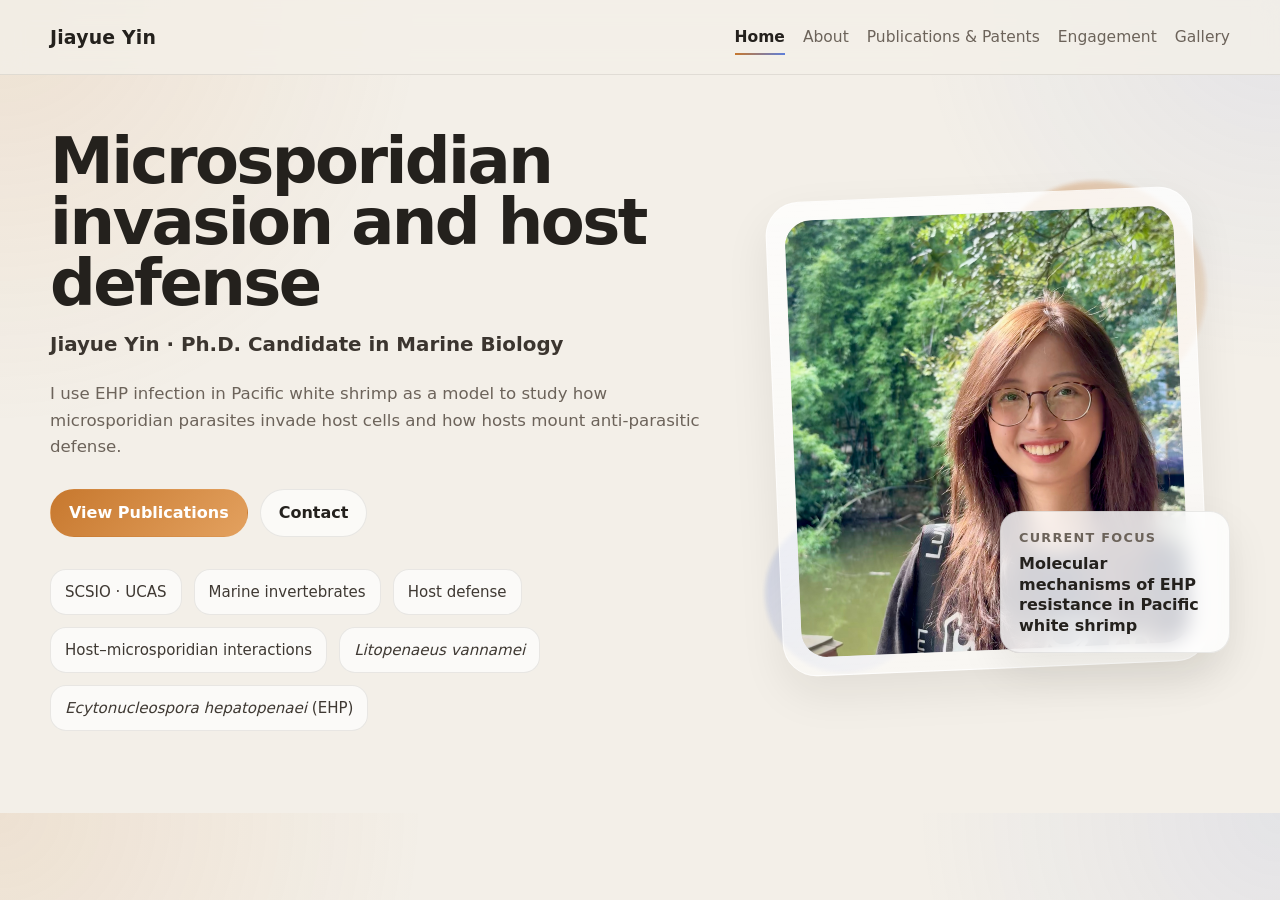
==== commit 4c104761: "index.html" ====
--- a/index.html
+++ b/index.html
@@ -27,10 +27,10 @@
         <div class="hero-copy reveal">
           
           
-          <h1>From shrimp host defense to marine sensory biology</h1>
+          <h1>Microsporidian invasion and host defense</h1>
           <p class="hero-sub">Jiayue Yin · Ph.D. Candidate in Marine Biology</p>
           <p class="lead">
-            My work on host defense in marine invertebrates has led me toward broader questions in sensing, signaling, and adaptation.
+            I use EHP infection in Pacific white shrimp as a model to study how microsporidian parasites invade host cells and how hosts mount anti-parasitic defense. 
           </p>
 
           <div class="hero-actions">
@@ -42,7 +42,7 @@
             <div class="hero-chip">SCSIO · UCAS</div>
             <div class="hero-chip">Marine invertebrates</div>
             <div class="hero-chip">Host defense</div>
-            <div class="hero-chip">Sensory biology</div>
+            <div class="hero-chip">Host–microsporidian interactions</div>
             <div class="hero-chip"><em>Litopenaeus vannamei</em></div>
             <div class="hero-chip"><em>Ecytonucleospora hepatopenaei </em>(EHP)</div>
           </div>
@@ -67,12 +67,7 @@
 
   </main>
 
-  <footer>
-    <div class="container footer-box">
-      <div>Jiayue Yin · Personal Academic Website</div>
-      <div>HTML/CSS/JS separated-file version</div>
-    </div>
-  </footer>
+ 
   <script src="script.js"></script>
 </body>
 </html>
